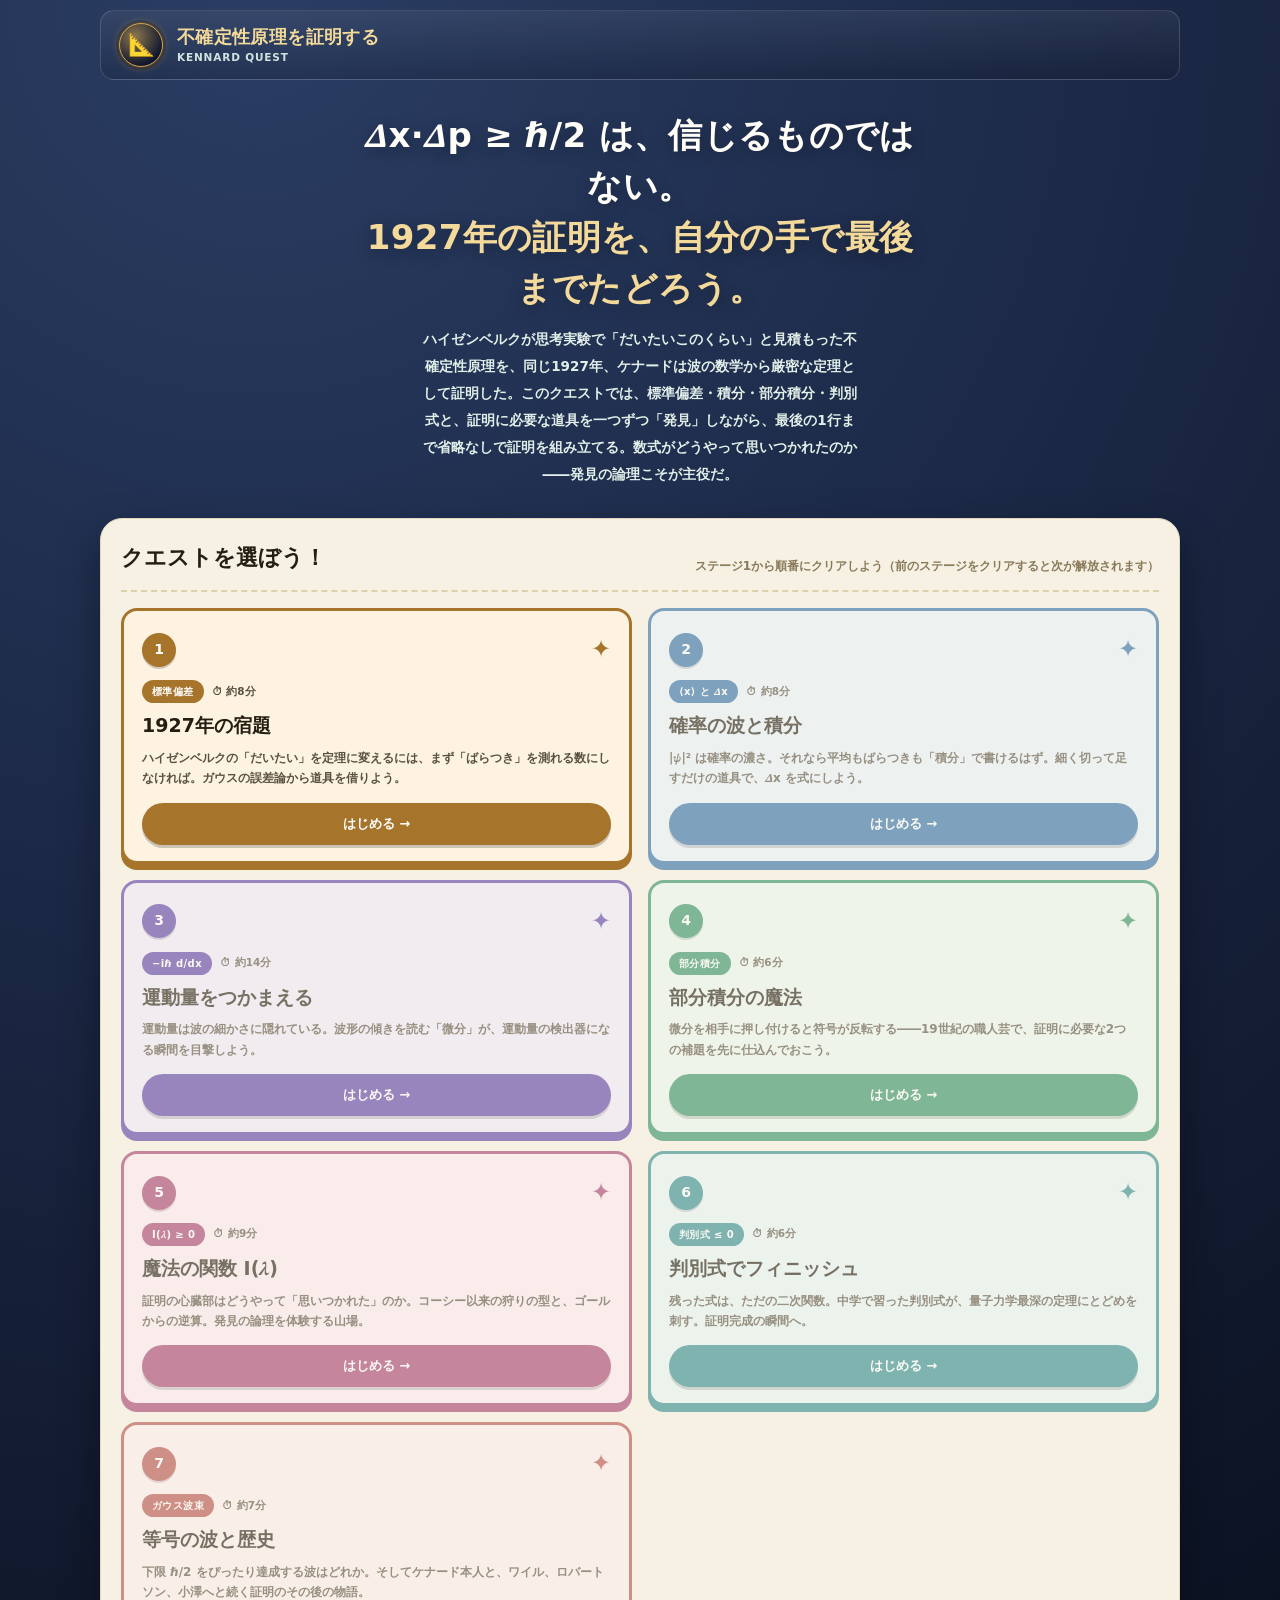
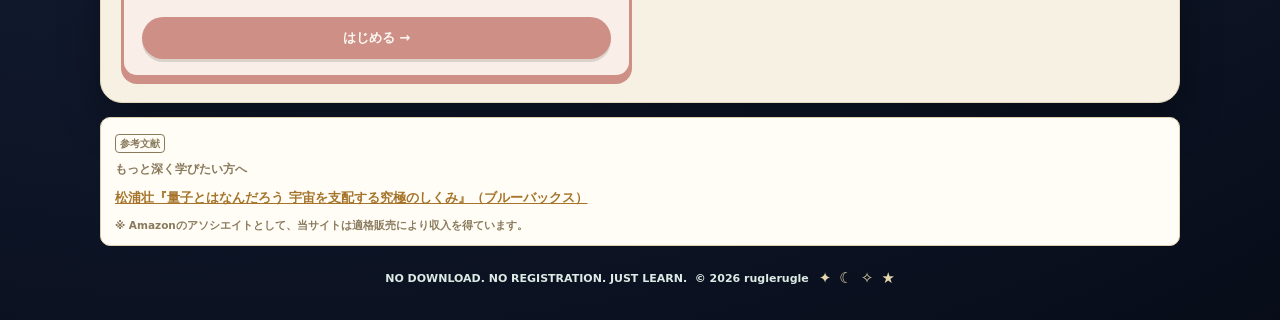
==== index.html @ 602db44f "refactor: ブラッグ回折の脱線を削除しstage3を縮約・GreekNu導入 stage1後半のブラッグ回折ブロック（証明で使わない約300行・図3枚）を削除し、 装置vs証明の対比を博士の語" ====
<!DOCTYPE html>
<html lang="ja">
<head>
<meta charset="UTF-8">
<meta name="viewport" content="width=device-width, initial-scale=1.0">
<meta name="theme-color" content="#1c2947">
<!-- Google tag (gtag.js) -->
<script async src="https://www.googletagmanager.com/gtag/js?id=G-9RTQCP2HXM"></script>
<script>
  window.dataLayer = window.dataLayer || [];
  function gtag(){dataLayer.push(arguments);}
  gtag('js', new Date());
  gtag('config', 'G-9RTQCP2HXM');
</script>
<title>不確定性原理を証明する ― ケナードの不等式・全7ステージの無料学習ゲーム</title>
<meta name="description" content="1927年、ケナードは不確定性原理 Δx·Δp ≥ ℏ/2 を波の数学から厳密な定理として証明した。標準偏差・積分・部分積分・判別式――道具を一つずつ発見しながら、証明を最後まで自分の手でたどる全7ステージの無料学習サイト。ねこ博士とうさ美が案内します。">
<link rel="canonical" href="https://ruglerugle.github.io/kennard-inequality/">
<meta property="og:type" content="website">
<meta property="og:site_name" content="不確定性原理を証明する">
<meta property="og:locale" content="ja_JP">
<meta property="og:title" content="不確定性原理を証明する ― ケナードの不等式・全7ステージの無料学習ゲーム">
<meta property="og:description" content="Δx·Δp ≥ ℏ/2 はどうやって発見され、どうやって証明されたのか。微分積分と判別式だけで、1927年の証明を最後まで自分の手でたどる。">
<meta property="og:url" content="https://ruglerugle.github.io/kennard-inequality/">
<meta property="og:image" content="https://ruglerugle.github.io/kennard-inequality/images/ogp.png">
<meta name="twitter:card" content="summary_large_image">
<link rel="icon" type="image/png" href="images/favicon.png">
<link rel="stylesheet" href="design-system.css">
<script type="application/ld+json">
{
  "@context": "https://schema.org",
  "@type": "LearningResource",
  "name": "不確定性原理を証明する ― ケナードの不等式",
  "alternateName": "KENNARD QUEST",
  "description": "1927年にケナードが与えた不確定性原理 Δx·Δp ≥ ℏ/2 の厳密な証明を、公式の発見物語とともに全7ステージでたどる無料学習サイト。",
  "url": "https://ruglerugle.github.io/kennard-inequality/",
  "inLanguage": "ja",
  "learningResourceType": "learning activity",
  "educationalLevel": "中学生以上",
  "teaches": "不確定性原理の証明（標準偏差・確率密度と期待値・運動量演算子・部分積分・コーシーの不等式の手法・二次関数の判別式・ガウス波束）",
  "isAccessibleForFree": true,
  "author": { "@type": "Person", "name": "ruglerugle" }
}
</script>
</head>
<body>
<div class="shell">
  <nav class="topbar" aria-label="サイト情報">
    <span class="brand-badge" aria-hidden="true">📐</span>
    <span class="brand-copy">
      <strong>不確定性原理を証明する</strong>
      <small>KENNARD QUEST</small>
    </span>
  </nav>

  <header class="hero">
    <div class="hero-copy">
      <h1><span class="line">Δx·Δp ≥ ℏ/2 は、信じるものではない。</span><span class="line accent">1927年の証明を、自分の手で最後までたどろう。</span></h1>
      <p>ハイゼンベルクが思考実験で「だいたいこのくらい」と見積もった不確定性原理を、同じ1927年、ケナードは波の数学から<span class="nw">厳密な定理</span>として証明した。このクエストでは、標準偏差・積分・部分積分・判別式と、証明に必要な道具を一つずつ「発見」しながら、最後の1行まで省略なしで証明を組み立てる。数式がどうやって思いつかれたのか――発見の論理こそが主役だ。</p>
    </div>
  </header>

  <main>
    <section class="board" aria-labelledby="quest-heading">
      <div class="board-head">
        <div><h2 id="quest-heading">クエストを選ぼう！</h2></div>
        <p>ステージ1から順番にクリアしよう（前のステージをクリアすると次が解放されます）</p>
      </div>

      <div class="quest-grid">
        <a class="quest-card" href="stage1.html" data-stage="1" style="--accent:#a6742a;--accent-bg:#fdf3e0">
          <div class="q-top"><span class="q-num">1</span><span class="q-suit" aria-hidden="true">✦</span></div>
          <div class="q-meta"><span class="q-tag">標準偏差</span><span class="q-time">⏱ 約8分</span></div>
          <div class="q-title">1927年の宿題</div>
          <p class="q-desc">ハイゼンベルクの「だいたい」を定理に変えるには、まず「ばらつき」を測れる数にしなければ。ガウスの誤差論から道具を借りよう。</p>
          <span class="q-cta">はじめる →</span>
        </a>

        <a class="quest-card" href="stage2.html" data-stage="2" style="--accent:#2f6fa6;--accent-bg:#e8f1fa">
          <div class="q-top"><span class="q-num">2</span><span class="q-suit" aria-hidden="true">✦</span></div>
          <div class="q-meta"><span class="q-tag">⟨x⟩ と Δx</span><span class="q-time">⏱ 約8分</span></div>
          <div class="q-title">確率の波と積分</div>
          <p class="q-desc">|ψ|² は確率の濃さ。それなら平均もばらつきも「積分」で書けるはず。細く切って足すだけの道具で、Δx を式にしよう。</p>
          <span class="q-cta">はじめる →</span>
        </a>

        <a class="quest-card" href="stage3.html" data-stage="3" style="--accent:#5b3fa6;--accent-bg:#efe9f9">
          <div class="q-top"><span class="q-num">3</span><span class="q-suit" aria-hidden="true">✦</span></div>
          <div class="q-meta"><span class="q-tag">−iℏ d/dx</span><span class="q-time">⏱ 約14分</span></div>
          <div class="q-title">運動量をつかまえる</div>
          <p class="q-desc">運動量は波の細かさに隠れている。波形の傾きを読む「微分」が、運動量の検出器になる瞬間を目撃しよう。</p>
          <span class="q-cta">はじめる →</span>
        </a>

        <a class="quest-card" href="stage4.html" data-stage="4" style="--accent:#2f8f65;--accent-bg:#eaf7ef">
          <div class="q-top"><span class="q-num">4</span><span class="q-suit" aria-hidden="true">✦</span></div>
          <div class="q-meta"><span class="q-tag">部分積分</span><span class="q-time">⏱ 約6分</span></div>
          <div class="q-title">部分積分の魔法</div>
          <p class="q-desc">微分を相手に押し付けると符号が反転する――19世紀の職人芸で、証明に必要な2つの補題を先に仕込んでおこう。</p>
          <span class="q-cta">はじめる →</span>
        </a>

        <a class="quest-card" href="stage5.html" data-stage="5" style="--accent:#a63f6f;--accent-bg:#fbe9f1">
          <div class="q-top"><span class="q-num">5</span><span class="q-suit" aria-hidden="true">✦</span></div>
          <div class="q-meta"><span class="q-tag">I(λ) ≥ 0</span><span class="q-time">⏱ 約9分</span></div>
          <div class="q-title">魔法の関数 I(λ)</div>
          <p class="q-desc">証明の心臓部はどうやって「思いつかれた」のか。コーシー以来の狩りの型と、ゴールからの逆算。発見の論理を体験する山場。</p>
          <span class="q-cta">はじめる →</span>
        </a>

        <a class="quest-card" href="stage6.html" data-stage="6" style="--accent:#2f8a8f;--accent-bg:#e6f5f5">
          <div class="q-top"><span class="q-num">6</span><span class="q-suit" aria-hidden="true">✦</span></div>
          <div class="q-meta"><span class="q-tag">判別式 ≤ 0</span><span class="q-time">⏱ 約6分</span></div>
          <div class="q-title">判別式でフィニッシュ</div>
          <p class="q-desc">残った式は、ただの二次関数。中学で習った判別式が、量子力学最深の定理にとどめを刺す。証明完成の瞬間へ。</p>
          <span class="q-cta">はじめる →</span>
        </a>

        <a class="quest-card" href="stage7.html" data-stage="7" style="--accent:#b5504a;--accent-bg:#fdefed">
          <div class="q-top"><span class="q-num">7</span><span class="q-suit" aria-hidden="true">✦</span></div>
          <div class="q-meta"><span class="q-tag">ガウス波束</span><span class="q-time">⏱ 約7分</span></div>
          <div class="q-title">等号の波と歴史</div>
          <p class="q-desc">下限 ℏ/2 をぴったり達成する波はどれか。そしてケナード本人と、ワイル、ロバートソン、小澤へと続く証明のその後の物語。</p>
          <span class="q-cta">はじめる →</span>
        </a>

      </div>
    </section>

    <div id="book-recommend"></div>
  </main>

  <footer>
    <p>NO DOWNLOAD. NO REGISTRATION. JUST LEARN. &nbsp;© <span id="year"></span> ruglerugle</p>
    <div class="footer-suits" aria-hidden="true"><span>✦</span><span>☾</span><span>✧</span><span>★</span></div>
  </footer>
</div>

<script>
  document.getElementById("year").textContent = new Date().getFullYear();
</script>
<script src="js/progress.js"></script>
<script>KQ.initCoverPage();</script>
</body>
</html>
---- design-system.css ----
/* ============================================================
   QUEST TEMPLATE — design system
   フェルト×クリーム紙×ゴールドを基調にした、学習クエスト系サイトの
   見た目だけを抜き出した共通デザインシステム。
   クイズ判定・進捗管理・ダイアログ内容などのロジックは含まない。
   色を変えたいときは :root の変数だけ差し替えればOK。
   ============================================================ */

/* ギリシャ文字（Α-Ω, α-ω）を数学組版用のSTIX Two Text Italic（SIL OFLライセンス）で描画し、
   数式らしい字形にする（特にνは右ストロークが強くカーブし、英字のvと見分けやすくなる）。
   woff2はギリシャ文字のみのサブセット(約7KB)を同梱 */
@font-face{
  font-family:"GreekNu";
  src:url("fonts/greek-stix-italic.woff2") format("woff2"),local("Georgia Italic"),local("Times New Roman Italic");
  font-weight:100 900;
  unicode-range:U+0391-03A1,U+03A3-03A9,U+03B1-03C9;
}

*,*::before,*::after{box-sizing:border-box;margin:0;padding:0}
html{-webkit-text-size-adjust:100%;text-size-adjust:100%;scroll-behavior:smooth}
html,body{max-width:100vw;overflow-x:hidden}

:root{
  /* ベース配色（証明カラー：夜の藍×インクブルー×ゴールド）。差し替えればテーマが丸ごと変わる */
  --bg1:#1c2947;--bg2:#2a3d63;--bg3:#070c18;
  --paper:#f6f1e2;--paper2:#fffdf6;--ink:#241d12;--muted:#8a7a5c;--line:#ddd0ad;
  --gold:#d9a441;--gold-dark:#a6742a;--gold-light:#f3d99a;
  --felt:#22335a;--felt-dark:#0b1530;
  --ok:#2f9e5c;--ok-bg:#e6f5ec;--ok-bd:#8fd1ab;
  --ng:#c8433f;--ng-bg:#fbe9e8;--ng-bd:#e79a97;
  --shadow:0 16px 40px rgba(0,0,0,.35);
  --r:10px;--r-lg:16px;
  --f:"GreekNu",system-ui,-apple-system,"Hiragino Sans","Yu Gothic",sans-serif;
}

body{
  font-family:var(--f);color:var(--ink);font-weight:600;min-height:100vh;line-height:1.7;
  background:radial-gradient(circle at 20% 0%,var(--bg2) 0,var(--bg1) 40%,var(--bg3) 100%);
}
a{color:inherit}
button,a{-webkit-tap-highlight-color:transparent}

/* ==========================================================
   1. ページ共通シェル（内側ページ：ヘッダー＋サイドバー＋メイン）
   ========================================================== */
.app-shell{min-height:100vh;display:flex;flex-direction:column;gap:12px;padding:10px 12px 24px}

/* ヘッダー */
.game-header{display:flex;align-items:center;gap:18px;flex-wrap:wrap;color:#fff;padding:10px 16px;
  background:linear-gradient(180deg,rgba(255,255,255,.06),rgba(0,0,0,.14));border-radius:12px;border:1px solid rgba(255,255,255,.15)}
.brand{display:flex;flex-direction:column;gap:2px;min-width:220px}
/* brand-title の中にホームバッジ(アイコン)を入れると、それ自体がトップへ戻るボタンになる */
.brand-title{display:flex;align-items:center;gap:9px;font-size:22px;font-weight:950;letter-spacing:.02em;color:var(--gold);text-shadow:0 2px 0 rgba(0,0,0,.4)}
.brand-sub{font-size:12.5px;font-weight:800;color:#d9ece7}
.head-progress-wrap{flex:1;min-width:160px;display:flex;flex-direction:column;gap:4px}
.head-progress-label{font-size:11.5px;color:#cfe4de;font-weight:800}
.head-progress{height:14px;background:rgba(255,255,255,.18);border-radius:999px;overflow:hidden;box-shadow:inset 0 2px 4px rgba(0,0,0,.3)}
.head-progress-fill{height:100%;width:0;background:linear-gradient(90deg,#f3c47a,var(--gold-dark));border-radius:999px;transition:width .4s}
.head-reset{padding:9px 14px;border:1.5px solid rgba(255,255,255,.55);border-radius:8px;background:rgba(0,0,0,.2);color:#fff;font-size:12.5px;font-weight:800;cursor:pointer;white-space:nowrap}
.head-reset:hover{background:rgba(255,255,255,.12)}
a.head-reset{text-decoration:none;display:inline-flex;align-items:center}
/* 円形バッジ（ブランドアイコン兼トップへ戻るボタン） */
.head-reset.home-badge{width:38px;height:38px;flex-shrink:0;padding:0;border-radius:50%;justify-content:center;background:radial-gradient(circle at 35% 30%, rgba(217,164,65,.5), rgba(12,20,46,1) 75%);border:1.5px solid var(--gold);box-shadow:0 0 0 3px rgba(0,0,0,.25),0 0 10px -2px var(--gold);font-size:18px}
.head-reset.home-badge:hover{box-shadow:0 0 0 3px rgba(0,0,0,.25),0 0 16px 0 var(--gold);background:rgba(0,0,0,.12);transform:translateY(-2px) scale(1.07)}
.header-actions{display:flex;align-items:center;gap:10px;margin-left:auto;flex-shrink:0}

/* レイアウト（サイドバー折りたたみ対応のオフキャンバス方式） */
.game-layout{display:grid;grid-template-columns:230px minmax(0,1fr);gap:14px;align-items:start;transition:grid-template-columns .25s ease}
.side-backdrop{display:none}

/* サイドバー */
.side-panel{background:linear-gradient(180deg,rgba(41,63,110,.92),rgba(9,16,38,.95));border:1px solid rgba(255,255,255,.16);
  border-radius:12px;box-shadow:var(--shadow);overflow:hidden;position:sticky;top:10px;transition:width .25s ease}
.side-head{padding:12px 14px;font-size:13px;font-weight:900;color:#eaf6f2;border-bottom:1px solid rgba(255,255,255,.14);
  display:flex;align-items:center;gap:8px;min-height:20px}
.side-head-text{white-space:nowrap}
.side-toggle{width:32px;height:28px;border:1px solid rgba(255,255,255,.28);border-radius:7px;background:rgba(255,255,255,.10);
  color:#eaf6f2;font-weight:950;font-size:16px;cursor:pointer;line-height:1;flex-shrink:0}
.side-list{display:flex;flex-direction:column}
.side-item{display:flex;align-items:center;gap:10px;padding:11px 14px;border-bottom:1px solid rgba(255,255,255,.09);
  color:#c8ded7;cursor:pointer;user-select:none;touch-action:manipulation;min-width:0}
.side-item:hover{background:rgba(255,255,255,.06)}
.side-item.active{background:rgba(217,164,65,.2);box-shadow:inset 3px 0 0 var(--gold)}
.side-item.locked{opacity:.45;cursor:not-allowed}
.side-icon{font-size:16px;width:20px;text-align:center;flex-shrink:0}
.side-text{min-width:0}
.side-main{font-size:12.5px;font-weight:900;line-height:1.3;color:#fff;white-space:nowrap;overflow:hidden;text-overflow:ellipsis}
.side-sub{font-size:10.5px;color:#a9c7be;margin-top:1px;white-space:nowrap;overflow:hidden;text-overflow:ellipsis}

.app-shell.side-collapsed .game-layout{grid-template-columns:64px minmax(0,1fr)}
.app-shell.side-collapsed .side-panel{width:64px}
.app-shell.side-collapsed .side-head{justify-content:center;padding:8px 6px}
.app-shell.side-collapsed .side-head-text{display:none}
.app-shell.side-collapsed .side-item{justify-content:center;padding:11px 6px}
.app-shell.side-collapsed .side-item .side-text{display:none}

@media(min-width:901px){
  .app-shell.side-collapsed .game-layout{grid-template-columns:230px minmax(0,1fr) !important}
  .app-shell.side-collapsed .side-panel{width:auto !important}
  .app-shell.side-collapsed .side-head{justify-content:space-between !important;padding:12px 14px !important}
  .app-shell.side-collapsed .side-head-text{display:block !important}
  .app-shell.side-collapsed .side-item{justify-content:flex-start !important;padding:11px 14px !important}
  .app-shell.side-collapsed .side-item .side-text{display:block !important}
}
@media(max-width:900px){
  .game-layout{grid-template-columns:64px minmax(0,1fr);gap:8px}
  .app-shell:not(.side-collapsed) .game-layout{grid-template-columns:210px minmax(0,1fr)}
  .side-panel{position:sticky;top:8px}
}
@media(max-width:700px){
  .game-layout{grid-template-columns:1fr}
  .app-shell.side-collapsed .game-layout,
  .app-shell:not(.side-collapsed) .game-layout{grid-template-columns:1fr}
  .side-panel{position:fixed;top:0;left:0;width:min(82vw,300px);height:100vh;height:100dvh;
    border-radius:0;transform:translateX(-100%);transition:transform .25s ease;
    box-shadow:10px 0 30px rgba(0,0,0,.45);overflow-y:auto;z-index:80}
  .app-shell.side-collapsed .side-panel{transform:translateX(-100%)}
  .app-shell:not(.side-collapsed) .side-panel{transform:translateX(0)}
  .side-backdrop{display:none;position:fixed;inset:0;background:rgba(6,12,18,.55);z-index:70}
  .app-shell:not(.side-collapsed) .side-backdrop{display:block}
  .game-header{padding:8px 12px}
}

/* メインエリア */
.main-area{background:var(--paper);border:1px solid #e3d8bd;border-radius:12px;padding:18px 18px 20px;box-shadow:var(--shadow);min-height:520px;min-width:0}
.chapter-head{margin-bottom:12px}
.chapter-badge{display:inline-block;background:linear-gradient(#e8c07f,var(--gold-dark));color:#3a2705;border-radius:7px;
  padding:4px 11px;font-size:12px;font-weight:950;letter-spacing:.02em;margin-right:8px;box-shadow:0 2px 0 rgba(0,0,0,.15)}
.chapter-title{display:inline;font-size:20px;font-weight:950;color:#1c2f2b}
.chapter-sub{font-size:13px;color:var(--muted);margin-top:4px;font-weight:700}

/* ==========================================================
   2. キャラクター対話（吹き出し）
   .dialog-avatar.mentor / .dialog-avatar.student で色分け。
   画像を使う場合は中に <img> を入れる（object-fit:contain）。
   ========================================================== */
.dialogue-scene{display:flex;flex-direction:column;gap:8px;margin:14px 0 16px}
.dialog-row{display:grid;grid-template-columns:88px minmax(0,1fr);gap:12px;align-items:stretch;border:1px solid var(--line);background:var(--paper2);border-radius:10px;padding:10px 12px;box-shadow:0 2px 0 rgba(0,0,0,.04)}
.dialog-row.right{grid-template-columns:minmax(0,1fr) 88px}
.dialog-row.right .dialog-character{order:2}
.dialog-row.right .dialog-bubble{order:1}
.dialog-character{display:flex;flex-direction:column;align-items:center;justify-content:center;gap:0;min-width:0}
.dialog-avatar{position:relative;z-index:1;width:75px;height:96px;border-radius:10px;display:flex;align-items:center;justify-content:center;font-size:34px;box-shadow:0 3px 6px rgba(0,0,0,.18);flex-shrink:0;overflow:hidden}
.dialog-avatar.mentor{background:linear-gradient(#fde3d6,#f7c2a4)}
.dialog-avatar.student{background:linear-gradient(#dcefe9,#b9dcd0)}
.dialog-avatar img{width:100%;height:100%;object-fit:contain}
.dialog-name{position:relative;z-index:2;margin-top:-8px;padding:3px 10px;border-radius:7px;color:#fff;font-weight:900;font-size:11px;line-height:1.2;box-shadow:0 2px 0 rgba(0,0,0,.16);white-space:nowrap;text-align:center}
.dialog-name.mentor{background:linear-gradient(#f0b868,#c19a3a)}
.dialog-name.student{background:linear-gradient(#5cc2ab,#2f8f78)}
.dialog-bubble{position:relative;align-self:center;background:var(--paper);border:1px solid var(--line);border-radius:12px;padding:11px 14px;color:var(--ink);font-size:14.5px;line-height:1.75;font-weight:700;min-height:56px;align-content:center}
.dialog-bubble::before{content:"";position:absolute;left:-10px;top:50%;transform:translateY(-50%);width:0;height:0;border-top:8px solid transparent;border-bottom:8px solid transparent;border-right:10px solid var(--line)}
.dialog-bubble::after{content:"";position:absolute;left:-8px;top:50%;transform:translateY(-50%);width:0;height:0;border-top:7px solid transparent;border-bottom:7px solid transparent;border-right:9px solid var(--paper)}
.dialog-row.right .dialog-bubble::before{left:auto;right:-10px;border-right:0;border-left:10px solid var(--line)}
.dialog-row.right .dialog-bubble::after{left:auto;right:-8px;border-right:0;border-left:9px solid var(--paper)}
@media (max-width:700px){
  .dialog-row,.dialog-row.right{grid-template-columns:70px minmax(0,1fr);padding:8px;gap:8px}
  .dialog-row.right .dialog-character{order:0}
  .dialog-row.right .dialog-bubble{order:1}
  .dialog-avatar{width:59px;height:76px;font-size:27px}
  .dialog-name{font-size:9.5px;padding:3px 7px;margin-top:-6px}
  .dialog-bubble{font-size:14px;padding:9px 11px;min-height:0}
  .dialog-row.right .dialog-bubble::before{left:-10px;right:auto;border-left:0;border-right:10px solid var(--line)}
  .dialog-row.right .dialog-bubble::after{left:-8px;right:auto;border-left:0;border-right:9px solid var(--paper)}
}

/* ==========================================================
   3. ミッションボックス／ボタン／選択肢（クイズの見た目のみ。判定ロジックは含まない）
   ========================================================== */
.mission-box{background:linear-gradient(180deg,#fff8e6,#fdefc9);border:1px solid #e3c877;border-radius:10px;padding:12px 14px;margin-bottom:14px}
.mission-label{font-size:11.5px;font-weight:950;color:#8a6614;margin-bottom:3px}
.mission-text{font-size:13.5px;color:#3a2c08;font-weight:700;line-height:1.6}
.mission-status{display:inline-block;margin-top:8px;padding:3px 11px;border-radius:999px;font-size:11.5px;font-weight:900;
  background:#eee1bd;color:#8a6614}
.mission-status.ok{background:var(--ok-bg);color:var(--ok);border:1px solid var(--ok-bd)}

/* ステージクリア演出・クリアバッジ */
.stage-clear-banner{margin:18px 0 4px;text-align:center;font-size:24px;font-weight:950;color:var(--gold-dark);letter-spacing:.04em;animation:clear-pop .5s cubic-bezier(.2,1.6,.4,1)}
@keyframes clear-pop{0%{transform:scale(.3);opacity:0}100%{transform:scale(1);opacity:1}}
.quest-card.cleared::after{content:"🏅";position:absolute;top:-12px;right:-8px;font-size:26px;filter:drop-shadow(0 2px 3px rgba(0,0,0,.3))}
@media (prefers-reduced-motion:reduce){.stage-clear-banner{animation:none}}

.stage-nav{display:flex;justify-content:flex-end;gap:10px;margin-top:18px;flex-wrap:wrap}
.btn{border:1px solid #c9bda0;background:#fff;border-radius:8px;padding:.65rem 1.2rem;font-size:13.5px;cursor:pointer;
  color:var(--ink);font-family:var(--f);font-weight:800;touch-action:manipulation;-webkit-tap-highlight-color:transparent}
.btn:hover{background:#f4efe0}
.btn:disabled{opacity:.4;cursor:not-allowed}
a.btn{text-decoration:none;display:inline-flex;align-items:center}
.btn-primary{background:linear-gradient(#d9a441,#a6742a);border-color:#8f5518;color:#fff;box-shadow:0 3px 0 #6f430f}
.btn-primary:hover{opacity:.92;background:linear-gradient(#d9a441,#a6742a)}
.btn-primary:disabled{opacity:.4;cursor:not-allowed;box-shadow:none}

.choice-list{display:flex;flex-wrap:wrap;gap:8px;margin-top:10px}
.choice-btn{border:1.5px solid #b6c9c2;background:#fff;border-radius:8px;padding:.55rem 1rem;font-size:14px;font-weight:800;
  cursor:pointer;color:#20463d;touch-action:manipulation;text-align:left}
.choice-btn:hover{background:#eef7f3}
.choice-btn.choice-ok{background:var(--ok-bg);border-color:var(--ok-bd);color:var(--ok)}
.choice-btn.choice-ng{background:var(--ng-bg);border-color:var(--ng-bd);color:var(--ng)}
/* 色だけに頼らない正誤表示（色覚特性への配慮） */
.choice-btn.choice-ok::before{content:"✓ "}
.choice-btn.choice-ng::before{content:"✗ "}
/* スクリーンリーダー専用テキスト */
.sr-only{position:absolute;width:1px;height:1px;padding:0;margin:-1px;overflow:hidden;clip:rect(0 0 0 0);white-space:nowrap;border:0}
.quiz-q{font-size:14.5px;font-weight:850;color:#1c2f2b;margin-top:4px}
.quiz-head{font-size:14px;font-weight:950;color:#1c2f2b;margin:18px 0 10px;padding-top:10px;border-top:1px dashed var(--line)}
.quiz-card{background:linear-gradient(180deg,#fff,var(--paper2));border:1px solid var(--line);border-radius:10px;padding:12px 14px;margin-bottom:10px}
.quiz-explain{margin-top:9px;font-size:13.5px;line-height:1.6;color:#3a2c08;background:#fff8e6;border:1px solid #e3c877;border-radius:8px;padding:8px 10px}

/* ==========================================================
   4.5 SVG図解ボックス（relativity-quest 独自拡張）
   ========================================================== */
.diagram-box{background:var(--paper2);border:1px solid var(--line);border-radius:12px;padding:14px;margin:16px 0;text-align:center}
.diagram-box svg{max-width:min(100%,460px);height:auto}
.diagram-caption{font-size:12.5px;color:var(--muted);margin-top:8px;font-weight:700;line-height:1.6}
.formula-box{background:#fff8e6;border:1px solid #e3c877;border-radius:10px;padding:14px 16px;margin:12px 0;font-size:14px;line-height:1.85;color:#3a2c08;font-weight:700;overflow-x:auto}
/* 各ステップは折り返しても頭が分かるよう、ぶら下げインデント＋行間で区切る */
.formula-box .step{display:block;margin-bottom:11px;padding-left:1.3em;text-indent:-1.3em;word-break:keep-all;overflow-wrap:break-word}
.formula-box .step.multi{padding-left:0;text-indent:0}
.formula-box .step.multi .item{display:inline-block;max-width:100%;padding-left:1.3em;text-indent:-1.3em;word-break:keep-all;overflow-wrap:break-word}
.formula-box .step:last-child{margin-bottom:0}
/* 折り返しても項目の切れ目が分かるよう、2つめ以降に区切り線を引く */
.formula-box .step + .step{border-top:1px dashed #e6cf94;padding-top:11px}
/* 途中で割れると読めなくなる項だけ、折り返しを禁じる */
.nw{white-space:nowrap}
/* 幅の狭い画面では、見出しと式を別の行に分ける */
.formula-box br.wbr{display:none}
@media(max-width:480px){ .formula-box br.wbr{display:inline} }
@media(max-width:480px){
  .formula-box{font-size:13.5px;padding:12px 13px;line-height:1.8}
  .formula-box .step{margin-bottom:12px}
  .app-shell.side-collapsed{padding-left:0;padding-right:0}
  .app-shell.side-collapsed .main-area{padding-left:8px;padding-right:8px;border-left:none;border-right:none;border-radius:0}
}

/* ==========================================================
   5. 終了画面／外部リンク案内
   ========================================================== */
#book-recommend{margin-top:14px;background:var(--paper2);border:1px solid var(--line);border-radius:10px;padding:10px 14px;box-shadow:0 2px 0 rgba(0,0,0,.04)}
#book-recommend:empty{display:none}
.book-recommend-label{display:inline-block;font-size:10px;font-weight:900;color:var(--muted);border:1px solid var(--muted);border-radius:4px;padding:0 4px;margin:0 0 6px}
.book-recommend-body{display:flex;align-items:center;gap:12px}
.book-recommend-lead{font-size:12px;color:var(--muted);margin:0 0 4px;font-weight:700}
#book-recommend a{font-size:13px;color:var(--gold-dark);font-weight:900;text-decoration:underline}
.book-recommend-note{margin-top:7px;font-size:10.5px;color:var(--muted);font-weight:700}

.recap-list{display:flex;flex-direction:column;gap:10px;margin:4px 0 8px}
.recap-item{display:flex;align-items:flex-start;gap:12px;padding:12px 14px;background:var(--paper2);border:1px solid var(--line);border-radius:10px}
.recap-num{flex-shrink:0;width:26px;height:26px;border-radius:50%;background:linear-gradient(#d9a441,#a6742a);color:#fff;font-weight:900;font-size:12px;display:flex;align-items:center;justify-content:center;margin-top:1px}
.recap-body{font-size:13px;line-height:1.7}
.recap-title{font-weight:900;color:var(--ink)}
.recap-desc{color:var(--muted);font-weight:700}
.complete-actions{display:flex;gap:12px;flex-wrap:wrap;justify-content:center;margin-top:20px}

/* ==========================================================
   6. トップ（ポータル）ページ：ヒーロー＋クエストカード
   ========================================================== */
.shell{width:min(1080px,calc(100% - 32px));margin:0 auto;padding:10px 0 28px}

.topbar{display:flex;align-items:center;gap:14px;flex-wrap:wrap;color:#fff;padding:12px 18px;margin-bottom:16px;
  background:linear-gradient(180deg,rgba(255,255,255,.06),rgba(0,0,0,.14));border-radius:14px;border:1px solid rgba(255,255,255,.15)}
.brand-badge{width:44px;height:44px;flex-shrink:0;border-radius:50%;display:flex;align-items:center;justify-content:center;font-size:22px;
  background:radial-gradient(circle at 35% 30%,rgba(217,164,65,.55),rgba(12,20,46,1) 75%);border:1.5px solid var(--gold);
  box-shadow:0 0 0 3px rgba(0,0,0,.25),0 0 10px -2px var(--gold)}
.brand-copy{display:flex;flex-direction:column;line-height:1.25}
.brand-copy strong{font-size:18px;font-weight:900;letter-spacing:.02em;color:var(--gold-light)}
.brand-copy small{margin-top:2px;font-size:10.5px;font-weight:800;letter-spacing:.08em;color:#cfe4de}

.hero{position:relative;display:flex;align-items:flex-end;justify-content:center;gap:18px;padding:14px 10px 10px;text-align:center}
.hero-mascot{width:104px;height:auto;flex-shrink:0;filter:drop-shadow(0 10px 14px rgba(0,0,0,.35))}
.hero-copy{max-width:560px}
.hero h1{color:#fffdf7;font-size:clamp(22px,4.6vw,34px);font-weight:900;line-height:1.5;letter-spacing:.01em;
  text-shadow:0 4px 16px rgba(0,0,0,.3)}
.hero h1 .line{display:block}
.hero h1 .accent{color:var(--gold-light)}
.hero p{max-width:440px;margin:12px auto 0;color:#e2efe9;font-size:13.5px;font-weight:700;line-height:2}

.board{margin-top:20px;padding:20px 20px 24px;background:var(--paper);border:1px solid #e3d8bd;border-radius:22px;box-shadow:var(--shadow)}
.board-head{display:flex;align-items:flex-end;justify-content:space-between;gap:16px;flex-wrap:wrap;margin-bottom:16px;
  padding-bottom:14px;border-bottom:2.5px dashed var(--line)}
.board-head h2{font-size:22px;font-weight:900;color:var(--ink)}
.board-head p{font-size:12px;font-weight:700;color:var(--muted)}

.quest-grid{display:grid;grid-template-columns:repeat(2,minmax(0,1fr));gap:16px}
.quest-card{
  --accent:var(--gold-dark);--accent-bg:#fdf6e6;
  position:relative;display:flex;flex-direction:column;gap:10px;padding:18px 18px 16px;
  border-radius:var(--r-lg);border:3px solid var(--accent);background:var(--accent-bg);
  color:var(--ink);text-decoration:none;box-shadow:0 6px 0 var(--accent);
  transition:transform .16s ease,box-shadow .16s ease;
}
.quest-card:hover,.quest-card:focus-visible{transform:translateY(-3px);box-shadow:0 9px 0 var(--accent);outline:none}
.quest-card:active{transform:translateY(3px);box-shadow:0 2px 0 var(--accent)}
.quest-card.locked{opacity:.6;cursor:default;box-shadow:0 6px 0 var(--accent)}
.quest-card.locked:hover{transform:none;box-shadow:0 6px 0 var(--accent)}

.q-top{display:flex;align-items:center;gap:10px}
.q-num{width:34px;height:34px;flex-shrink:0;border-radius:50%;display:flex;align-items:center;justify-content:center;
  background:var(--accent);color:#fff;font-weight:900;font-size:14px;box-shadow:0 2px 0 rgba(0,0,0,.18)}
.q-suit{margin-left:auto;font-size:24px;color:var(--accent)}
.q-title{font-size:19px;font-weight:900;line-height:1.3}
.q-meta{display:flex;align-items:center;gap:8px;flex-wrap:wrap}
.q-tag{display:inline-block;width:fit-content;padding:3px 10px;border-radius:999px;background:var(--accent);color:#fff;
  font-size:10px;font-weight:900;letter-spacing:.04em}
.q-time{font-size:10.5px;font-weight:800;color:#5a5142}
.q-desc{font-size:12px;font-weight:700;color:#5a5142;line-height:1.7;flex:1}
.q-cta{margin-top:4px;display:inline-flex;align-items:center;justify-content:center;gap:6px;padding:10px 0;border-radius:999px;
  background:var(--accent);color:#fff;font-size:13px;font-weight:900;box-shadow:0 3px 0 rgba(0,0,0,.2)}

footer{margin-top:20px;display:flex;flex-wrap:wrap;align-items:center;justify-content:center;gap:10px;
  color:#dcebe5;font-size:11px;font-weight:700;text-align:center}
.footer-suits{display:flex;gap:8px;font-size:15px;color:#e6d7ae}

@media (max-width:780px){
  .hero-mascot{display:none}
  .hero h1{font-size:clamp(17px,5.6vw,32px)}
}
@media (max-width:760px){
  .quest-grid{grid-template-columns:1fr}
  .hero{gap:8px;padding-top:10px}
  .board{padding:16px 14px 18px;border-radius:18px}
}
@media (prefers-reduced-motion:reduce){
  html{scroll-behavior:auto}
  *,*::before,*::after{transition-duration:.01ms!important}
}
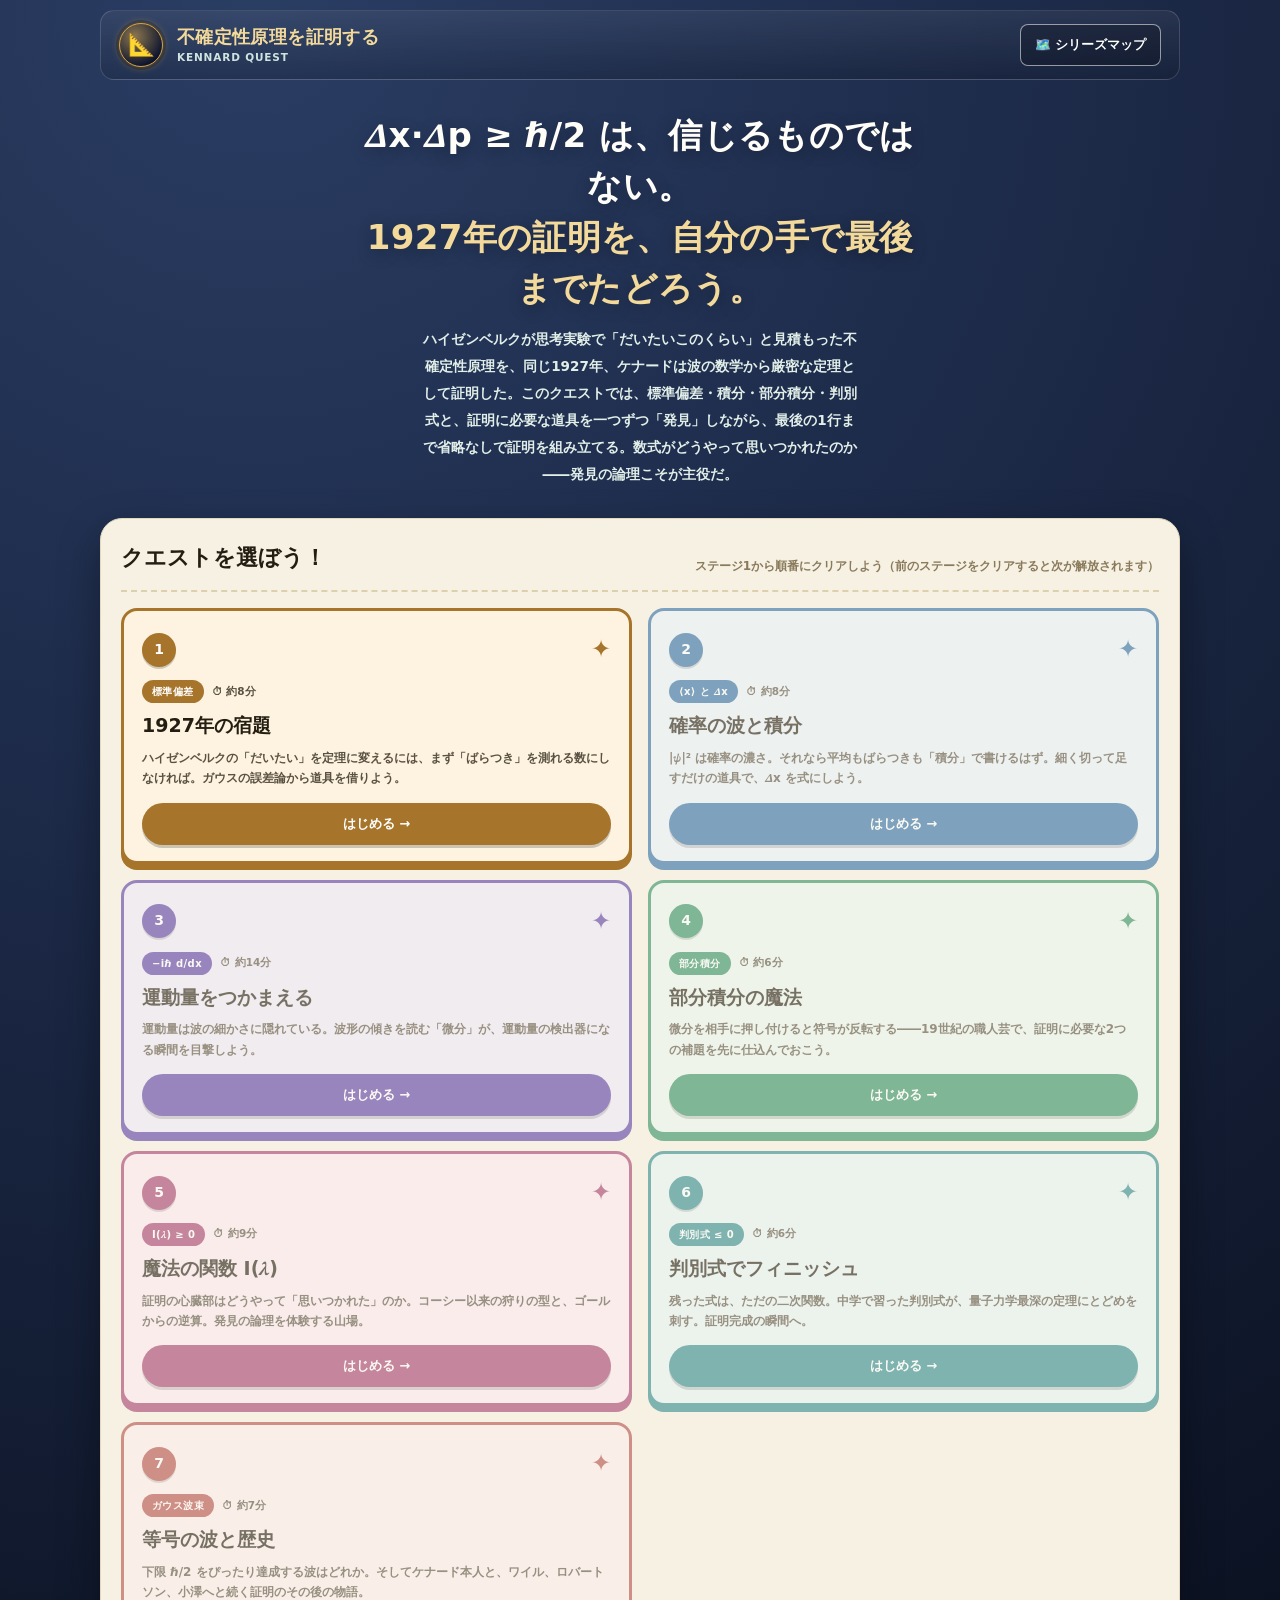
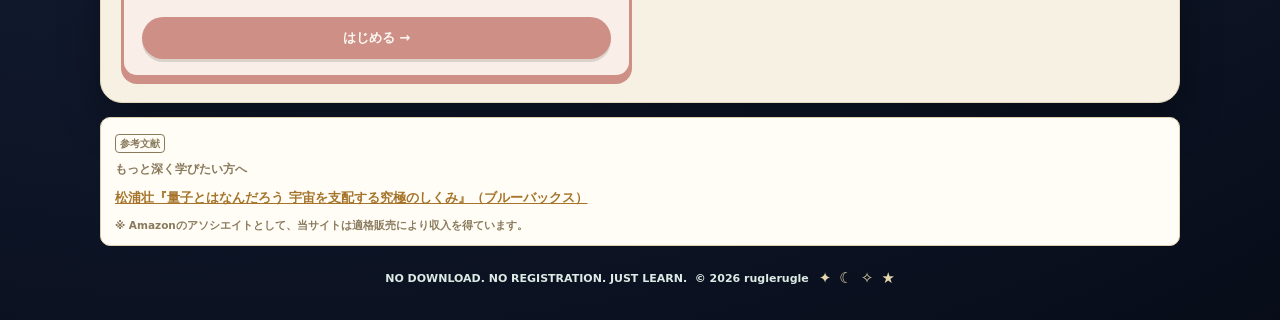
==== commit c733d36c: "feat: 全ページのヘッダーにシリーズマップへ戻るリンクを追加 Co-Authored-By: Claude Fable 5 <noreply@anthropic.com>" ====
--- a/index.html
+++ b/index.html
@@ -14,14 +14,14 @@
 </script>
 <title>不確定性原理を証明する ― ケナードの不等式・全7ステージの無料学習ゲーム</title>
 <meta name="description" content="1927年、ケナードは不確定性原理 Δx·Δp ≥ ℏ/2 を波の数学から厳密な定理として証明した。標準偏差・積分・部分積分・判別式――道具を一つずつ発見しながら、証明を最後まで自分の手でたどる全7ステージの無料学習サイト。ねこ博士とうさ美が案内します。">
-<link rel="canonical" href="https://ruglerugle.github.io/kennard-inequality/">
+<link rel="canonical" href="https://quantum-mechanics.habatakijuku.com/kennard-inequality/">
 <meta property="og:type" content="website">
 <meta property="og:site_name" content="不確定性原理を証明する">
 <meta property="og:locale" content="ja_JP">
 <meta property="og:title" content="不確定性原理を証明する ― ケナードの不等式・全7ステージの無料学習ゲーム">
 <meta property="og:description" content="Δx·Δp ≥ ℏ/2 はどうやって発見され、どうやって証明されたのか。微分積分と判別式だけで、1927年の証明を最後まで自分の手でたどる。">
-<meta property="og:url" content="https://ruglerugle.github.io/kennard-inequality/">
-<meta property="og:image" content="https://ruglerugle.github.io/kennard-inequality/images/ogp.png">
+<meta property="og:url" content="https://quantum-mechanics.habatakijuku.com/kennard-inequality/">
+<meta property="og:image" content="https://quantum-mechanics.habatakijuku.com/kennard-inequality/images/ogp.png">
 <meta name="twitter:card" content="summary_large_image">
 <link rel="icon" type="image/png" href="images/favicon.png">
 <link rel="stylesheet" href="design-system.css">
@@ -32,7 +32,7 @@
   "name": "不確定性原理を証明する ― ケナードの不等式",
   "alternateName": "KENNARD QUEST",
   "description": "1927年にケナードが与えた不確定性原理 Δx·Δp ≥ ℏ/2 の厳密な証明を、公式の発見物語とともに全7ステージでたどる無料学習サイト。",
-  "url": "https://ruglerugle.github.io/kennard-inequality/",
+  "url": "https://quantum-mechanics.habatakijuku.com/kennard-inequality/",
   "inLanguage": "ja",
   "learningResourceType": "learning activity",
   "educationalLevel": "中学生以上",
@@ -50,6 +50,7 @@
       <strong>不確定性原理を証明する</strong>
       <small>KENNARD QUEST</small>
     </span>
+    <a class="head-reset" style="margin-left:auto" href="https://quantum-mechanics.habatakijuku.com/" title="量子クエスト集（シリーズマップ）へ">🗺️ シリーズマップ</a>
   </nav>
 
   <header class="hero">
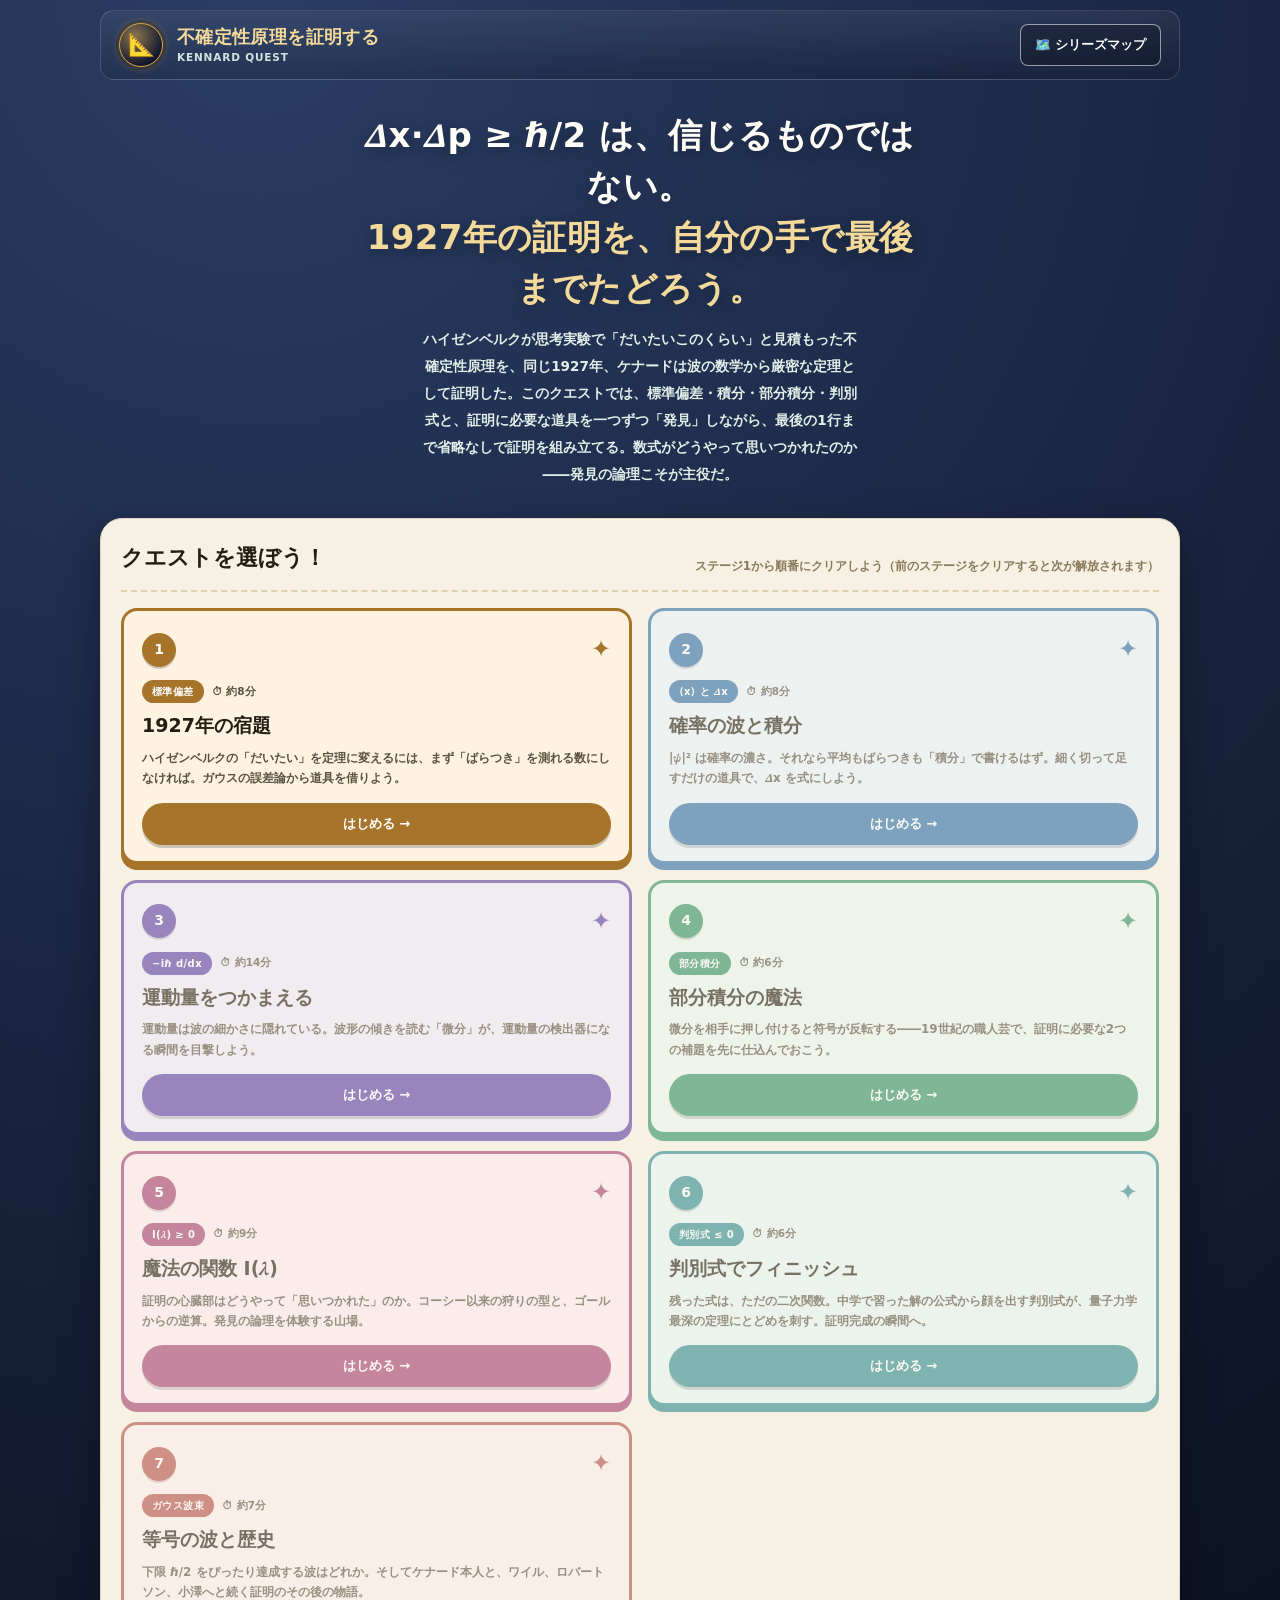
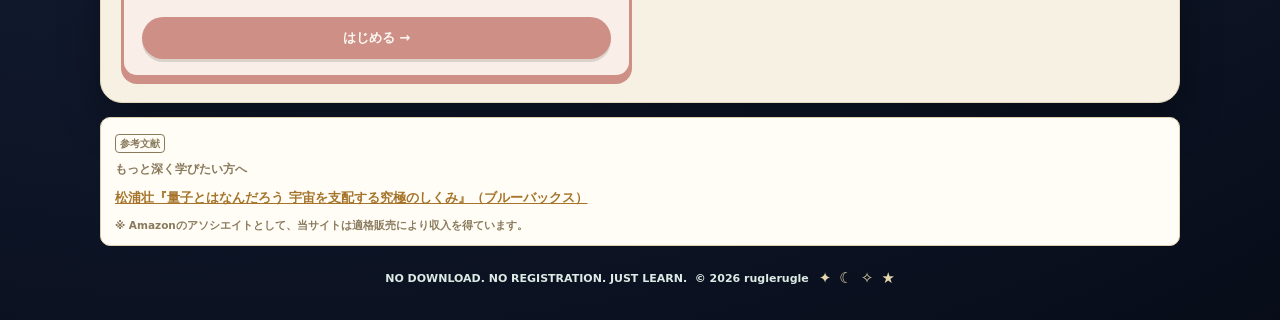
==== commit 4ace8f27: "fix: 存在しない引用の解消と道具の再導入・判別式の扱いを修正 - stage1: うさ美に「2乗すれば0以上になる」の一言を追加（stage4/5がSTAGE1の発言として引用する参照先を実在させ" ====
--- a/index.html
+++ b/index.html
@@ -112,7 +112,7 @@
           <div class="q-top"><span class="q-num">6</span><span class="q-suit" aria-hidden="true">✦</span></div>
           <div class="q-meta"><span class="q-tag">判別式 ≤ 0</span><span class="q-time">⏱ 約6分</span></div>
           <div class="q-title">判別式でフィニッシュ</div>
-          <p class="q-desc">残った式は、ただの二次関数。中学で習った判別式が、量子力学最深の定理にとどめを刺す。証明完成の瞬間へ。</p>
+          <p class="q-desc">残った式は、ただの二次関数。中学で習った解の公式から顔を出す判別式が、量子力学最深の定理にとどめを刺す。証明完成の瞬間へ。</p>
           <span class="q-cta">はじめる →</span>
         </a>
 
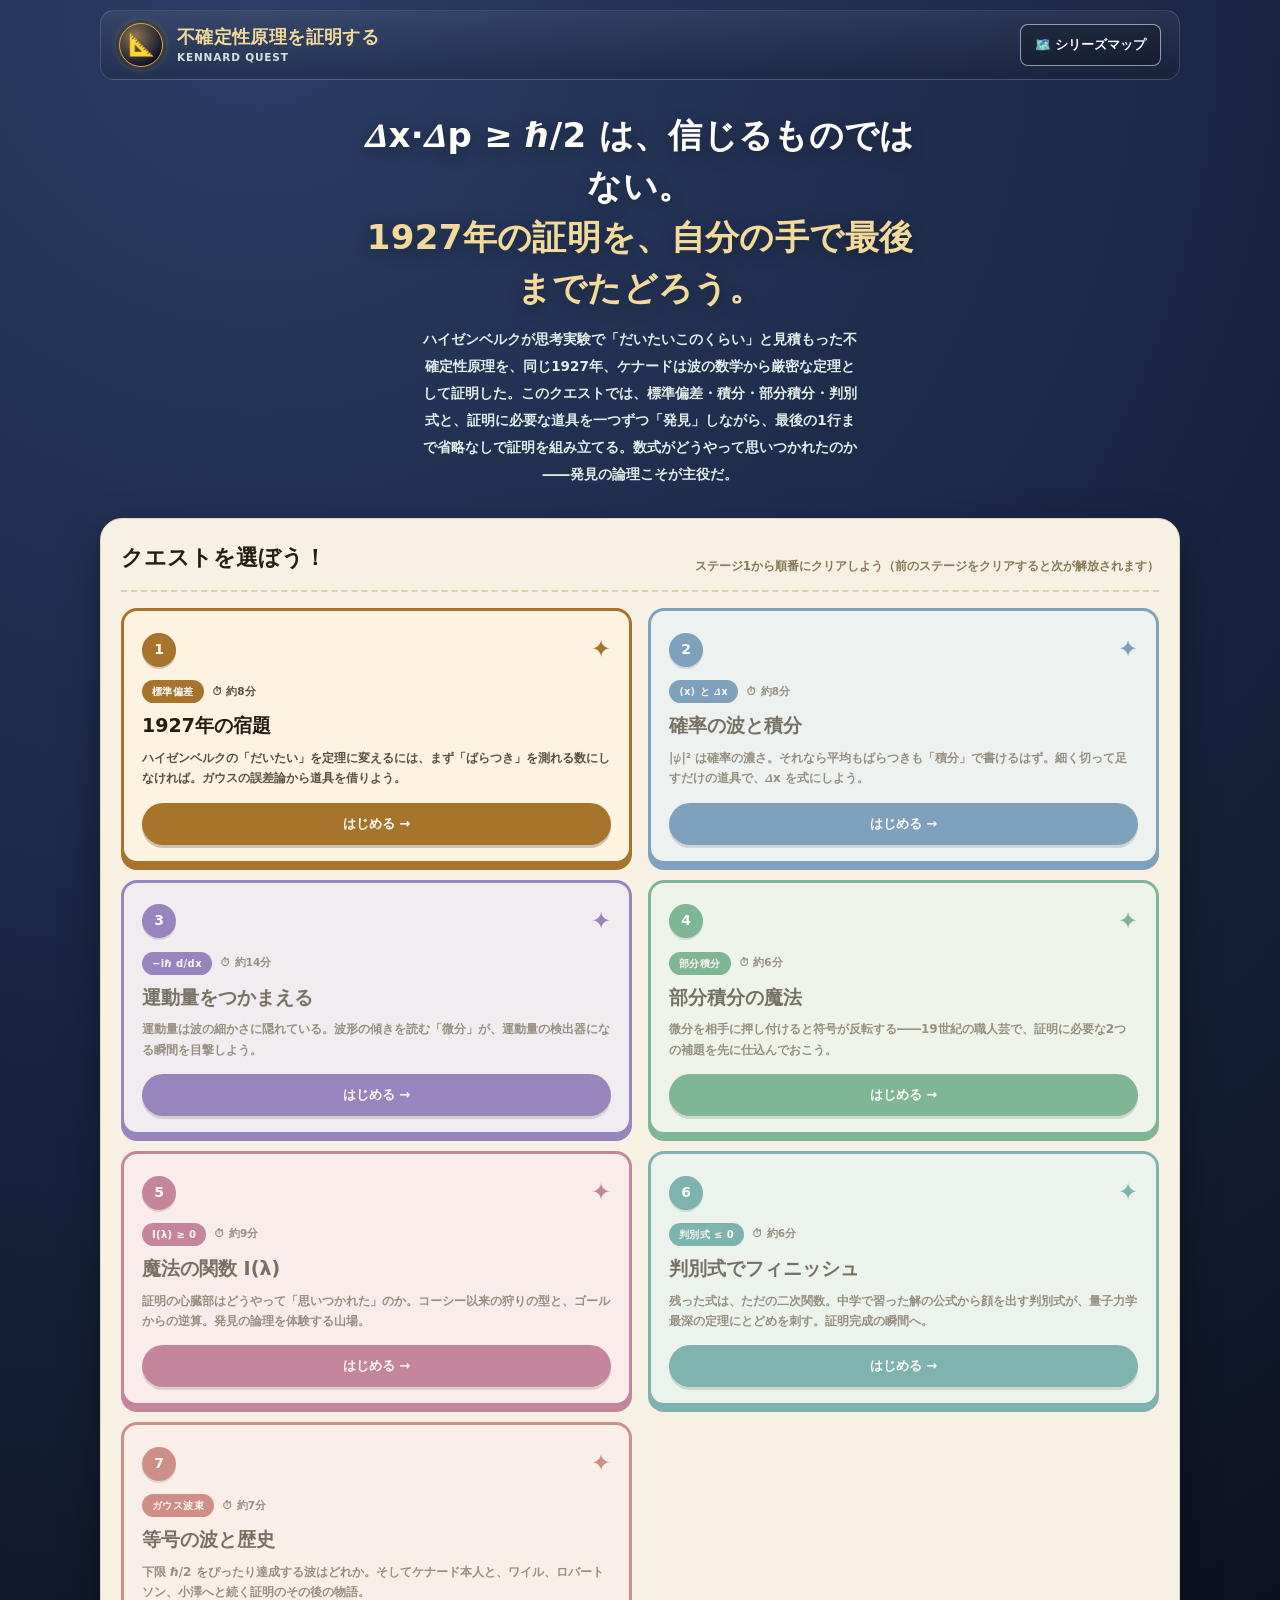
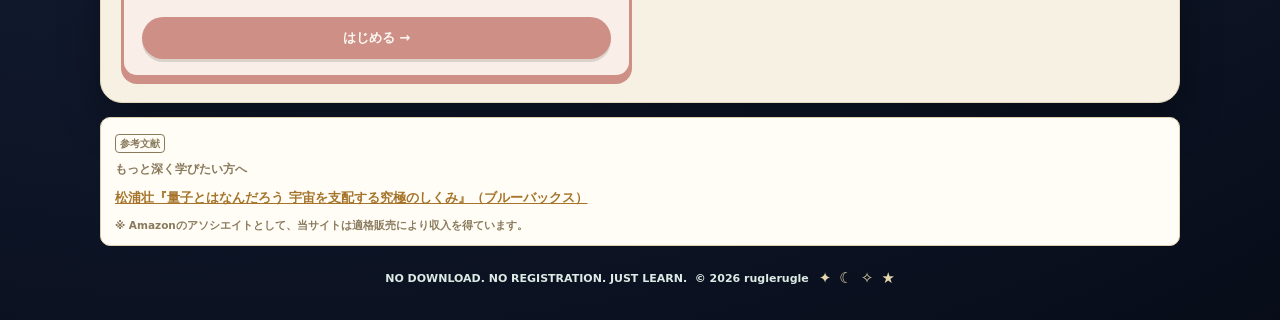
==== commit 0b6a70cf: "feat: 調整用のつまみ λ を波長の λ と書体で描き分ける STAGE5〜7 の λ はすべて「自由に選べる実数」で、STAGE1〜3 の波長 λ と紛らわしかった。 つまみの λ だけ .la" ====
--- a/index.html
+++ b/index.html
@@ -22,6 +22,8 @@
 <meta property="og:description" content="Δx·Δp ≥ ℏ/2 はどうやって発見され、どうやって証明されたのか。微分積分と判別式だけで、1927年の証明を最後まで自分の手でたどる。">
 <meta property="og:url" content="https://quantum-mechanics.habatakijuku.com/kennard-inequality/">
 <meta property="og:image" content="https://quantum-mechanics.habatakijuku.com/kennard-inequality/images/ogp.png">
+<meta property="og:image:width" content="1200">
+<meta property="og:image:height" content="630">
 <meta name="twitter:card" content="summary_large_image">
 <link rel="icon" type="image/png" href="images/favicon.png">
 <link rel="stylesheet" href="design-system.css">
@@ -102,8 +104,8 @@
 
         <a class="quest-card" href="stage5.html" data-stage="5" style="--accent:#a63f6f;--accent-bg:#fbe9f1">
           <div class="q-top"><span class="q-num">5</span><span class="q-suit" aria-hidden="true">✦</span></div>
-          <div class="q-meta"><span class="q-tag">I(λ) ≥ 0</span><span class="q-time">⏱ 約9分</span></div>
-          <div class="q-title">魔法の関数 I(λ)</div>
+          <div class="q-meta"><span class="q-tag">I(<span class="lam">λ</span>) ≥ 0</span><span class="q-time">⏱ 約9分</span></div>
+          <div class="q-title">魔法の関数 I(<span class="lam">λ</span>)</div>
           <p class="q-desc">証明の心臓部はどうやって「思いつかれた」のか。コーシー以来の狩りの型と、ゴールからの逆算。発見の論理を体験する山場。</p>
           <span class="q-cta">はじめる →</span>
         </a>
--- a/design-system.css
+++ b/design-system.css
@@ -15,6 +15,19 @@
   font-weight:100 900;
   unicode-range:U+0391-03A1,U+03A3-03A9,U+03B1-03C9;
 }
+/* プライム記号（′ ″）は日本語フォントに落ちると全角幅になり、|ψ′|² などで絶対値記号との間が空きすぎる。
+   欧文フォントの細い字形で描く（無ければ従来どおり後続のフォントへ） */
+@font-face{
+  font-family:"GreekNu";
+  src:local("Arial"),local("Helvetica Neue"),local("Helvetica"),local("Segoe UI"),local("Roboto");
+  font-weight:100 900;
+  unicode-range:U+2032-2033;
+}
+
+/* STAGE5〜7 の「調整用のつまみ」λ。波長の λ（GreekNu の斜体セリフ）と混同しないよう、
+   まっすぐ立ったサンセリフで描き分ける */
+.lam{font-family:system-ui,-apple-system,"Segoe UI",Roboto,"Helvetica Neue",Arial,sans-serif;
+  font-style:normal;font-weight:800;letter-spacing:.01em}
 
 *,*::before,*::after{box-sizing:border-box;margin:0;padding:0}
 html{-webkit-text-size-adjust:100%;text-size-adjust:100%;scroll-behavior:smooth}
@@ -38,6 +51,8 @@
   background:radial-gradient(circle at 20% 0%,var(--bg2) 0,var(--bg1) 40%,var(--bg3) 100%);
 }
 a{color:inherit}
+/* ボタンや入力欄はフォントを継承しない仕様なので、明示的に本文フォント（ギリシャ文字用GreekNuを含む）を引き継がせる */
+button,input,select,textarea{font-family:inherit}
 button,a{-webkit-tap-highlight-color:transparent}
 
 /* ==========================================================
@@ -126,7 +141,7 @@
 .chapter-head{margin-bottom:12px}
 .chapter-badge{display:inline-block;background:linear-gradient(#e8c07f,var(--gold-dark));color:#3a2705;border-radius:7px;
   padding:4px 11px;font-size:12px;font-weight:950;letter-spacing:.02em;margin-right:8px;box-shadow:0 2px 0 rgba(0,0,0,.15)}
-.chapter-title{display:inline;font-size:20px;font-weight:950;color:#1c2f2b}
+.chapter-title{display:inline;margin:0;font-size:20px;font-weight:950;color:#1c2f2b}
 .chapter-sub{font-size:13px;color:var(--muted);margin-top:4px;font-weight:700}
 
 /* ==========================================================
@@ -193,6 +208,7 @@
 .choice-btn{border:1.5px solid #b6c9c2;background:#fff;border-radius:8px;padding:.55rem 1rem;font-size:14px;font-weight:800;
   cursor:pointer;color:#20463d;touch-action:manipulation;text-align:left}
 .choice-btn:hover{background:#eef7f3}
+.choice-btn[aria-disabled="true"]{cursor:default}
 .choice-btn.choice-ok{background:var(--ok-bg);border-color:var(--ok-bd);color:var(--ok)}
 .choice-btn.choice-ng{background:var(--ng-bg);border-color:var(--ng-bd);color:var(--ng)}
 /* 色だけに頼らない正誤表示（色覚特性への配慮） */
@@ -222,6 +238,11 @@
 /* 途中で割れると読めなくなる項だけ、折り返しを禁じる */
 .nw{white-space:nowrap}
 /* 幅の狭い画面では、見出しと式を別の行に分ける */
+.formula-box a{color:inherit;text-decoration:underline dotted;text-decoration-thickness:1.5px;text-underline-offset:3px}
+.formula-box a:hover{color:var(--gold-dark)}
+.formula-box{scroll-margin-top:16px}
+.formula-box:target,.formula-box .step:target{box-shadow:0 0 0 3px #e3c877;border-radius:8px}
+.formula-box .step:target{scroll-margin-top:16px}
 .formula-box br.wbr{display:none}
 @media(max-width:480px){ .formula-box br.wbr{display:inline} }
 @media(max-width:480px){
